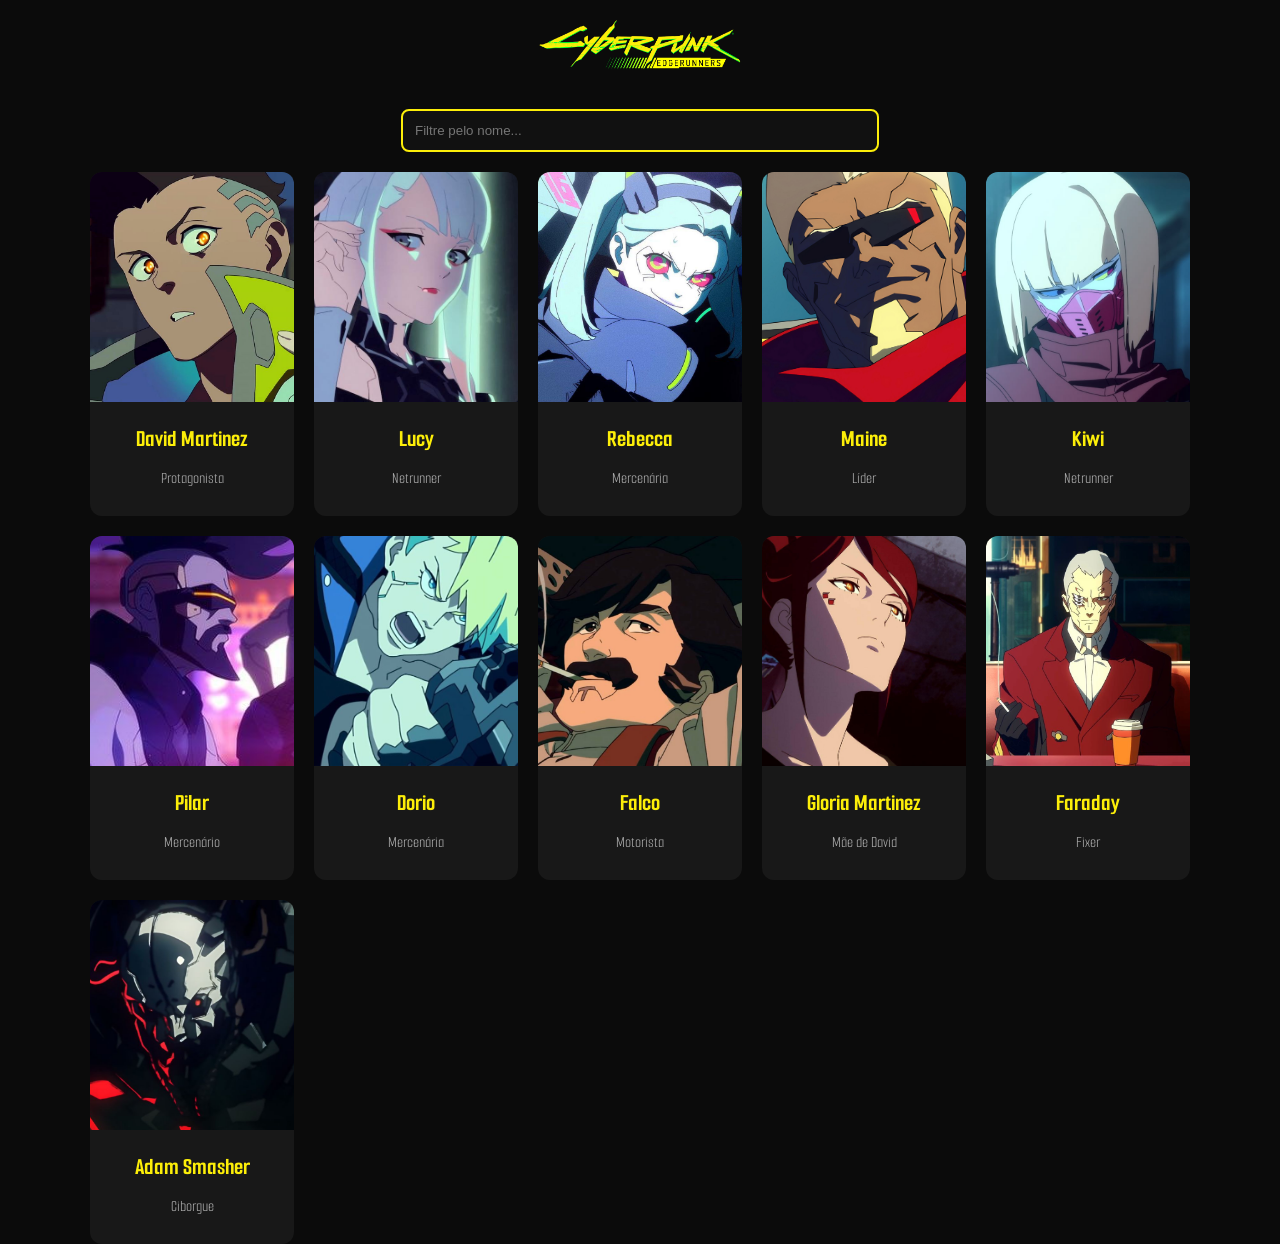
==== index.html @ 9c57f944 "Primeiro Commit" ====
<!DOCTYPE html>
<html lang="pt-BR">
<head>
  <meta charset="UTF-8">
  <meta name="viewport" content="width=device-width, initial-scale=1.0">
  <title>Cyberpunk: Edgerunners</title>
  <link rel="stylesheet" href="style.css">
</head>
<body>

<header>
  <img src="assets/logo.png" alt="Cyberpunk Edgerunners" class="logo">
</header>

<main>

  <input
    id="search"
    type="text"
    placeholder="Filtre pelo nome..."
  >

  <div id="character-list" class="grid"></div>

</main>

<script src="script.js"></script>

</body>
</html>
---- style.css ----
@import url('https://fonts.googleapis.com/css2?family=Acme&family=Smooch+Sans:wght@100..900&family=Space+Grotesk:wght@300..700&display=swap');

body{
margin:0;
font-family:"Smooch Sans", sans-serif;
background:#0b0b0b;
color:white;
}

header{
display:flex;
justify-content:center;
padding:20px;
}

.logo{
width:220px;
}

main{
width:90%;
max-width:1100px;
margin:auto;
text-align:center;
}

#search{
width:100%;
max-width:450px;
padding:12px;
margin:20px auto;
display:block;
background:#111;
color:white;
border:2px solid #fcee09;
border-radius:8px;
}

.grid{
display:grid;
grid-template-columns:repeat(auto-fill,minmax(180px,1fr));
gap:20px;
}

.card{
background:#181818;
border-radius:12px;
overflow:hidden;
cursor:pointer;
transition:.25s;
}

.card:hover{
transform:translateY(-6px);
box-shadow:0 0 20px rgba(0,255,255,.4);
}

.card img{
width:100%;
height:230px;
object-fit:cover;
}

.card-info{
padding:12px;
}

.card-info h2{
color:#fcee09;
margin:5px 0;
}

.card-info p{
color:#aaa;
}

.details{
max-width:700px;
margin:auto;
padding:25px;
background:#181818;
border-radius:12px;
}

.back-btn{
display:inline-block;
margin-bottom:20px;
color:#00f7ff;
text-decoration:none;
font-weight:bold;
}

.profile img{
width:200px;
border-radius:50%;
border:3px solid #fcee09;
}

.info-section{
margin-top:25px;
text-align:left;
}

.info-section h2{
color:#fcee09;
margin-top:20px;
}
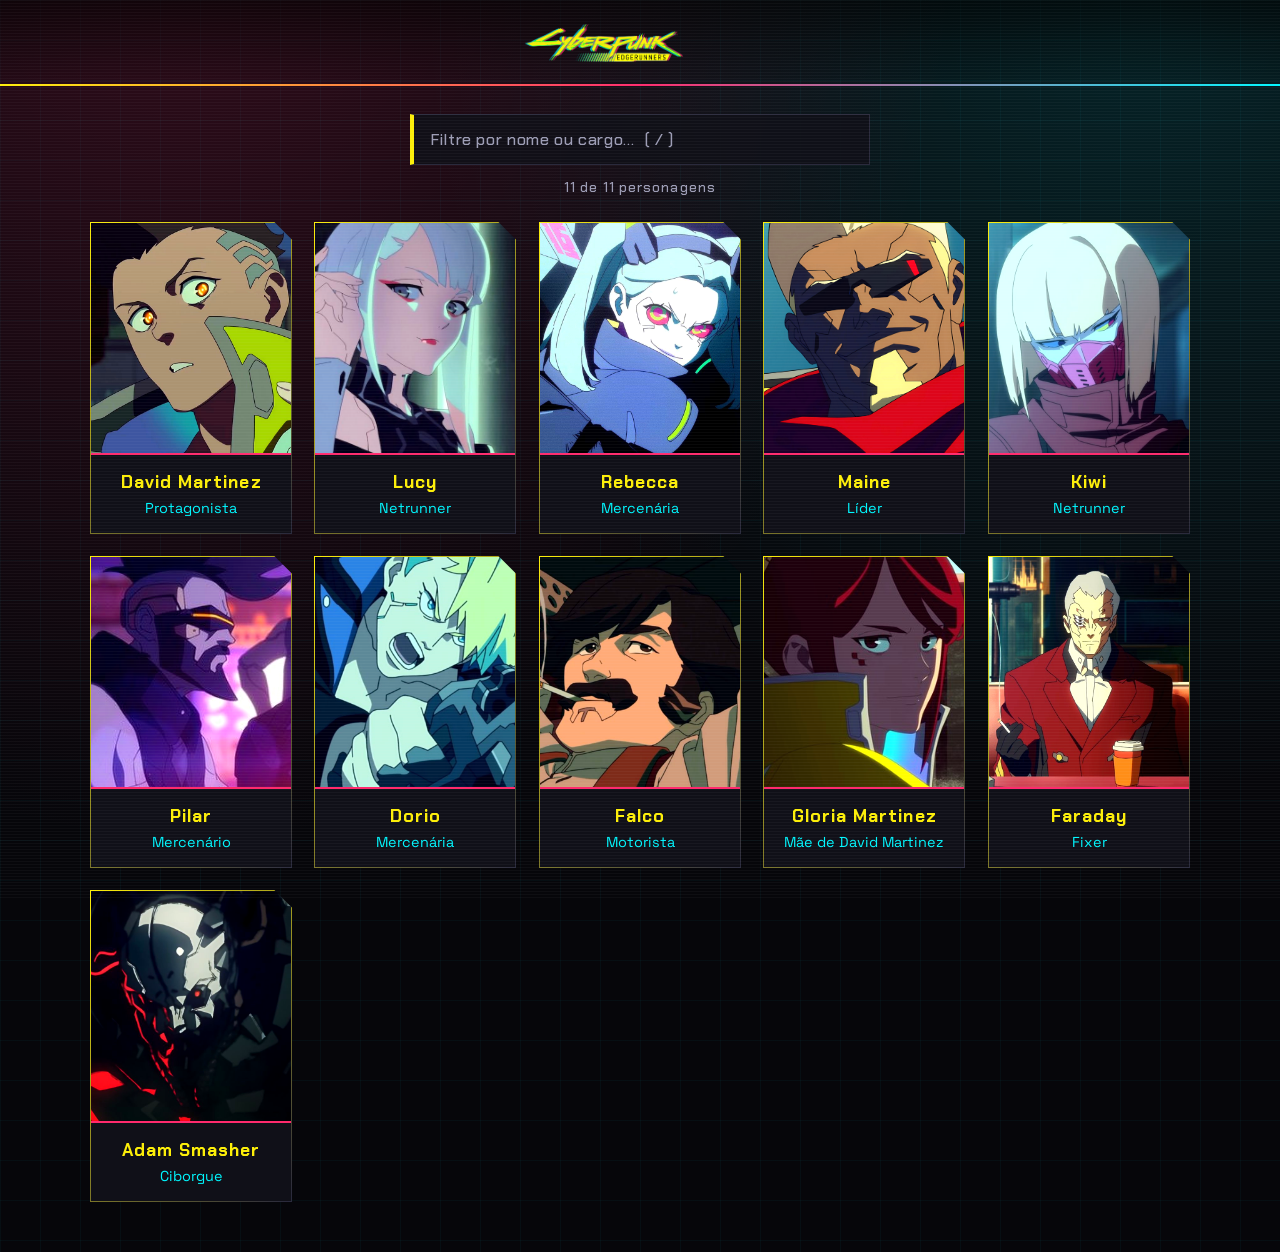
==== commit c0f0996d: "Update index.html" ====
--- a/index.html
+++ b/index.html
@@ -3,13 +3,16 @@
 <head>
   <meta charset="UTF-8">
   <meta name="viewport" content="width=device-width, initial-scale=1.0">
+  <meta name="theme-color" content="#06060a">
   <title>Cyberpunk: Edgerunners</title>
   <link rel="stylesheet" href="style.css">
 </head>
 <body>
 
 <header>
-  <img src="assets/logo.png" alt="Cyberpunk Edgerunners" class="logo">
+  <a href="index.html" aria-label="Página inicial">
+    <img src="assets/logo.png" alt="Cyberpunk Edgerunners" class="logo">
+  </a>
 </header>
 
 <main>
@@ -17,8 +20,12 @@
   <input
     id="search"
     type="text"
-    placeholder="Filtre pelo nome..."
+    placeholder="Filtre por nome ou cargo...  ( / )"
+    aria-label="Filtrar personagens por nome ou cargo"
+    autocomplete="off"
   >
+
+  <p id="counter" class="counter" aria-live="polite"></p>
 
   <div id="character-list" class="grid"></div>
 
@@ -27,4 +34,4 @@
 <script src="script.js"></script>
 
 </body>
-</html>+</html>
--- a/style.css
+++ b/style.css
@@ -1,107 +1,336 @@
-@import url('https://fonts.googleapis.com/css2?family=Acme&family=Smooch+Sans:wght@100..900&family=Space+Grotesk:wght@300..700&display=swap');
+@import url('https://fonts.googleapis.com/css2?family=Chakra+Petch:wght@400;500;600;700&family=Space+Grotesk:wght@300..700&display=swap');
+
+:root{
+  --yellow:#fcee09;
+  --cyan:#00f7ff;
+  --magenta:#ff2a6d;
+  --bg:#06060a;
+  --panel:#101018;
+  --line:#2a2a3c;
+  --muted:#9d9db5;
+  --cut:18px;
+}
+
+*{ box-sizing:border-box; }
 
 body{
-margin:0;
-font-family:"Smooch Sans", sans-serif;
-background:#0b0b0b;
-color:white;
+  margin:0;
+  min-height:100vh;
+  font-family:"Space Grotesk", sans-serif;
+  color:#f2f2f7;
+  background:
+    radial-gradient(ellipse at 15% -10%, rgba(255,42,109,.18), transparent 50%),
+    radial-gradient(ellipse at 90% 0%, rgba(0,247,255,.12), transparent 45%),
+    linear-gradient(rgba(0,247,255,.035) 1px, transparent 1px) 0 0 / 40px 40px,
+    linear-gradient(90deg, rgba(0,247,255,.035) 1px, transparent 1px) 0 0 / 40px 40px,
+    var(--bg);
+}
+
+body::after{
+  content:"";
+  position:fixed;
+  inset:0;
+  pointer-events:none;
+  z-index:100;
+  background:repeating-linear-gradient(
+    to bottom,
+    rgba(255,255,255,.035) 0,
+    rgba(255,255,255,.035) 1px,
+    transparent 1px,
+    transparent 3px
+  );
 }
 
 header{
-display:flex;
-justify-content:center;
-padding:20px;
+  position:relative;
+  display:flex;
+  justify-content:center;
+  padding:24px 20px;
+  margin-bottom:10px;
+  background:linear-gradient(to bottom, rgba(0,0,0,.6), transparent);
+}
+
+header::after{
+  content:"";
+  position:absolute;
+  left:0; right:0; bottom:0;
+  height:2px;
+  background:linear-gradient(90deg, var(--yellow), var(--magenta) 50%, var(--cyan));
 }
 
 .logo{
-width:220px;
+  width:240px;
+  max-width:70%;
+  filter:
+    drop-shadow(2px 0 0 rgba(255,42,109,.7))
+    drop-shadow(-2px 0 0 rgba(0,247,255,.7));
 }
 
 main{
-width:90%;
-max-width:1100px;
-margin:auto;
-text-align:center;
+  width:90%;
+  max-width:1100px;
+  margin:auto;
+  text-align:center;
+  padding-bottom:50px;
 }
 
 #search{
-width:100%;
-max-width:450px;
-padding:12px;
-margin:20px auto;
-display:block;
-background:#111;
-color:white;
-border:2px solid #fcee09;
-border-radius:8px;
+  width:100%;
+  max-width:460px;
+  display:block;
+  margin:28px auto;
+  padding:14px 16px;
+  font:500 1rem "Chakra Petch", sans-serif;
+  letter-spacing:.04em;
+  color:var(--cyan);
+  caret-color:var(--yellow);
+  background:rgba(16,16,24,.9);
+  border:1px solid var(--line);
+  border-left:4px solid var(--yellow);
+  border-radius:0;
+  transition:border-color .2s, box-shadow .2s;
+}
+
+#search::placeholder{ color:var(--muted); }
+
+#search:focus{
+  outline:none;
+  border-color:var(--cyan);
+  border-left-color:var(--yellow);
+  box-shadow:0 0 18px rgba(0,247,255,.35);
 }
 
 .grid{
-display:grid;
-grid-template-columns:repeat(auto-fill,minmax(180px,1fr));
-gap:20px;
+  display:grid;
+  grid-template-columns:repeat(auto-fill, minmax(170px, 1fr));
+  gap:22px;
 }
 
 .card{
-background:#181818;
-border-radius:12px;
-overflow:hidden;
-cursor:pointer;
-transition:.25s;
+  padding:1px;
+  cursor:pointer;
+  background:linear-gradient(135deg, var(--yellow), var(--line) 45%, var(--cyan));
+  background-size:220% 220%;
+  background-position:0 0;
+  clip-path:polygon(0 0, calc(100% - var(--cut)) 0, 100% var(--cut), 100% 100%, 0 100%);
+  transition:background-position .5s;
 }
 
 .card:hover{
-transform:translateY(-6px);
-box-shadow:0 0 20px rgba(0,255,255,.4);
+  background-position:100% 100%;
 }
 
 .card img{
-width:100%;
-height:230px;
-object-fit:cover;
+  display:block;
+  width:100%;
+  height:230px;
+  object-fit:cover;
+  filter:saturate(1.1) contrast(1.05);
+  transition:filter .25s;
+}
+
+.card:hover img{
+  filter:saturate(1.35) contrast(1.15);
 }
 
 .card-info{
-padding:12px;
+  padding:12px 12px 16px;
+  background:var(--panel);
+  border-top:2px solid var(--magenta);
 }
 
 .card-info h2{
-color:#fcee09;
-margin:5px 0;
+  margin:4px 0 6px;
+  font:700 1.1rem "Chakra Petch", sans-serif;
+  letter-spacing:.06em;
+  color:var(--yellow);
 }
 
 .card-info p{
-color:#aaa;
+  margin:0;
+  font-size:.9rem;
+  color:var(--cyan);
+}
+
+.card:hover .card-info h2{
+  animation:glitch .45s linear 1;
+}
+
+@keyframes glitch{
+  0%,100%{ text-shadow:none; transform:none; }
+  20%{ text-shadow:2px 0 var(--magenta), -2px 0 var(--cyan); transform:translateX(-1px); }
+  40%{ text-shadow:-2px 0 var(--magenta), 2px 0 var(--cyan); transform:translateX(1px); }
+  60%{ text-shadow:1px 0 var(--magenta), -1px 0 var(--cyan); transform:none; }
+  80%{ text-shadow:-1px 0 var(--cyan), 1px 0 var(--magenta); transform:translateX(-1px); }
 }
 
 .details{
-max-width:700px;
-margin:auto;
-padding:25px;
-background:#181818;
-border-radius:12px;
+  max-width:720px;
+  margin:20px auto 50px;
+  padding:28px;
+  background:
+    linear-gradient(var(--panel), var(--panel)) padding-box,
+    linear-gradient(135deg, var(--yellow), var(--magenta) 50%, var(--cyan)) border-box;
+  border:1px solid transparent;
+  clip-path:polygon(
+    var(--cut) 0, 100% 0,
+    100% calc(100% - var(--cut)),
+    calc(100% - var(--cut)) 100%,
+    0 100%, 0 var(--cut)
+  );
 }
 
 .back-btn{
-display:inline-block;
-margin-bottom:20px;
-color:#00f7ff;
-text-decoration:none;
-font-weight:bold;
+  display:inline-block;
+  margin-bottom:22px;
+  padding:8px 16px;
+  font:600 .95rem "Chakra Petch", sans-serif;
+  color:var(--cyan);
+  text-decoration:none;
+  border:1px solid var(--cyan);
+  transition:background .2s, color .2s;
+}
+
+.back-btn:hover{
+  background:var(--cyan);
+  color:#000;
+}
+
+.profile{
+  text-align:center;
 }
 
 .profile img{
-width:200px;
-border-radius:50%;
-border:3px solid #fcee09;
+  display:block;
+  width:220px;
+  height:220px;
+  margin:0 auto;
+  padding:3px;
+  object-fit:cover;
+  background:linear-gradient(135deg, var(--yellow), var(--magenta));
+  clip-path:polygon(
+    var(--cut) 0, 100% 0,
+    100% calc(100% - var(--cut)),
+    calc(100% - var(--cut)) 100%,
+    0 100%, 0 var(--cut)
+  );
+}
+
+.profile h1{
+  margin:18px 0 0;
+  font:700 2.2rem "Chakra Petch", sans-serif;
+  letter-spacing:.06em;
+  color:var(--yellow);
+  animation:glitch .7s .2s linear 1;
 }
 
 .info-section{
-margin-top:25px;
-text-align:left;
+  margin-top:28px;
+  text-align:left;
 }
 
 .info-section h2{
-color:#fcee09;
-margin-top:20px;
-}+  margin:22px 0 4px;
+  padding-left:10px;
+  font:600 .9rem "Chakra Petch", sans-serif;
+  letter-spacing:.1em;
+  color:var(--cyan);
+  border-left:3px solid var(--magenta);
+}
+
+.info-section p{
+  margin:0;
+  padding-left:13px;
+  font-size:1.05rem;
+  line-height:1.65;
+  color:#e6e6f0;
+}
+
+a:focus-visible,
+.card:focus-visible{
+  outline:2px solid var(--cyan);
+  outline-offset:3px;
+}
+
+@media (max-width:480px){
+  .grid{ grid-template-columns:repeat(2, 1fr); gap:14px; }
+  .card img{ height:180px; }
+  .details{ padding:20px; }
+  .profile h1{ font-size:1.7rem; }
+}
+
+@media (prefers-reduced-motion:reduce){
+  *, *::before, *::after{
+    animation:none !important;
+    transition:none !important;
+  }
+}
+
+header a{ display:flex; }
+
+.counter{
+  margin:-14px 0 26px;
+  font:500 .85rem "Chakra Petch", sans-serif;
+  letter-spacing:.08em;
+  color:var(--muted);
+}
+
+a.card{
+  display:block;
+  color:inherit;
+  text-decoration:none;
+}
+
+.grid.entrando .card{
+  animation:entrar .5s cubic-bezier(.2,.8,.2,1) both;
+  animation-delay:calc(var(--i) * 70ms);
+}
+
+@keyframes entrar{
+  from{ opacity:0; transform:translateY(14px) skewX(-3deg); filter:brightness(2); }
+  to{ opacity:1; transform:none; filter:none; }
+}
+
+.empty,
+.erro{
+  grid-column:1 / -1;
+  padding:24px;
+  text-align:center;
+  color:var(--muted);
+  border:1px dashed var(--line);
+}
+
+.erro{
+  color:var(--magenta);
+  border-color:var(--magenta);
+}
+
+.badge{
+  display:inline-block;
+  padding:2px 12px;
+  font:600 .9rem "Chakra Petch", sans-serif;
+  letter-spacing:.06em;
+  border:1px solid currentColor;
+}
+
+.badge.on{ color:var(--cyan); }
+.badge.off{ color:var(--magenta); }
+.badge.neutro{ color:var(--yellow); }
+
+.pager{
+  display:flex;
+  justify-content:space-between;
+  gap:12px;
+  margin-top:34px;
+  padding-top:18px;
+  border-top:1px solid var(--line);
+}
+
+.pager a{
+  font:600 .95rem "Chakra Petch", sans-serif;
+  color:var(--yellow);
+  text-decoration:none;
+  transition:color .2s;
+}
+
+.pager a:hover{ color:var(--cyan); }
